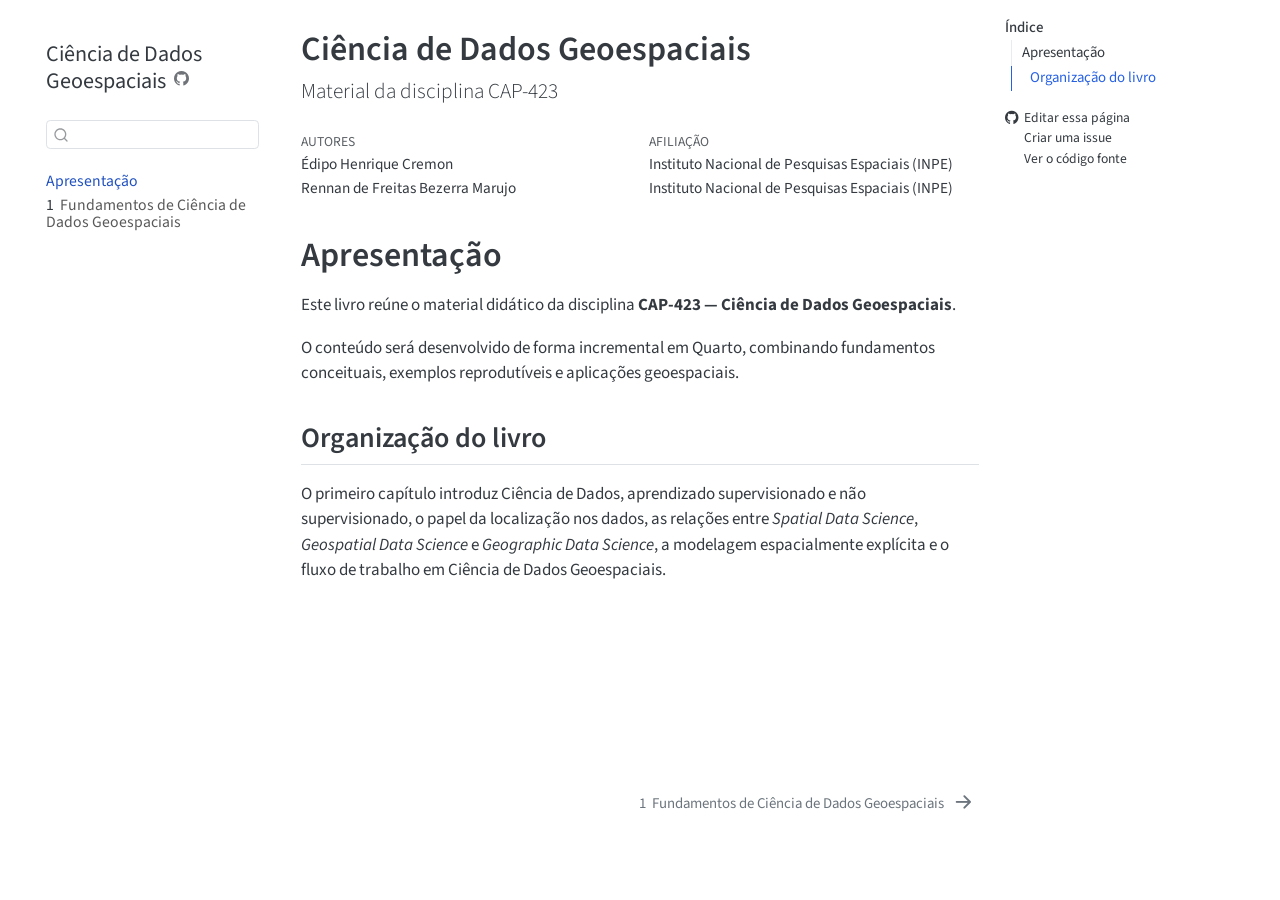
==== _book/index.html @ 5d3e02d1 "Initialize Quarto book" ====
<!DOCTYPE html>
<html xmlns="http://www.w3.org/1999/xhtml" lang="pt-BR" xml:lang="pt-BR"><head>

<meta charset="utf-8">
<meta name="generator" content="quarto-1.8.25">

<meta name="viewport" content="width=device-width, initial-scale=1.0, user-scalable=yes">

<meta name="author" content="Édipo Henrique Cremon">
<meta name="author" content="Rennan de Freitas Bezerra Marujo">

<title>Ciência de Dados Geoespaciais</title>
<style>
code{white-space: pre-wrap;}
span.smallcaps{font-variant: small-caps;}
div.columns{display: flex; gap: min(4vw, 1.5em);}
div.column{flex: auto; overflow-x: auto;}
div.hanging-indent{margin-left: 1.5em; text-indent: -1.5em;}
ul.task-list{list-style: none;}
ul.task-list li input[type="checkbox"] {
  width: 0.8em;
  margin: 0 0.8em 0.2em -1em; /* quarto-specific, see https://github.com/quarto-dev/quarto-cli/issues/4556 */ 
  vertical-align: middle;
}
</style>


<script src="site_libs/quarto-nav/quarto-nav.js"></script>
<script src="site_libs/quarto-nav/headroom.min.js"></script>
<script src="site_libs/clipboard/clipboard.min.js"></script>
<script src="site_libs/quarto-search/autocomplete.umd.js"></script>
<script src="site_libs/quarto-search/fuse.min.js"></script>
<script src="site_libs/quarto-search/quarto-search.js"></script>
<meta name="quarto:offset" content="./">
<link href="./01-fundamentos.html" rel="next">
<script src="site_libs/quarto-html/quarto.js" type="module"></script>
<script src="site_libs/quarto-html/tabsets/tabsets.js" type="module"></script>
<script src="site_libs/quarto-html/axe/axe-check.js" type="module"></script>
<script src="site_libs/quarto-html/popper.min.js"></script>
<script src="site_libs/quarto-html/tippy.umd.min.js"></script>
<script src="site_libs/quarto-html/anchor.min.js"></script>
<link href="site_libs/quarto-html/tippy.css" rel="stylesheet">
<link href="site_libs/quarto-html/quarto-syntax-highlighting-7b89279ff1a6dce999919e0e67d4d9ec.css" rel="stylesheet" id="quarto-text-highlighting-styles">
<script src="site_libs/bootstrap/bootstrap.min.js"></script>
<link href="site_libs/bootstrap/bootstrap-icons.css" rel="stylesheet">
<link href="site_libs/bootstrap/bootstrap-70a47bd5681a7291082a5b9f83d58762.min.css" rel="stylesheet" append-hash="true" id="quarto-bootstrap" data-mode="light">
<script id="quarto-search-options" type="application/json">{
  "location": "sidebar",
  "copy-button": false,
  "collapse-after": 3,
  "panel-placement": "start",
  "type": "textbox",
  "limit": 50,
  "keyboard-shortcut": [
    "f",
    "/",
    "s"
  ],
  "show-item-context": false,
  "language": {
    "search-no-results-text": "Nenhum resultado",
    "search-matching-documents-text": "documentos correspondentes",
    "search-copy-link-title": "Copiar link para a busca",
    "search-hide-matches-text": "Esconder correspondências adicionais",
    "search-more-match-text": "mais correspondência neste documento",
    "search-more-matches-text": "mais correspondências neste documento",
    "search-clear-button-title": "Limpar",
    "search-text-placeholder": "",
    "search-detached-cancel-button-title": "Cancelar",
    "search-submit-button-title": "Enviar",
    "search-label": "Procurar"
  }
}</script>


<link rel="stylesheet" href="styles.css">
</head>

<body class="nav-sidebar floating quarto-light">

<div id="quarto-search-results"></div>
  <header id="quarto-header" class="headroom fixed-top">
  <nav class="quarto-secondary-nav">
    <div class="container-fluid d-flex">
      <button type="button" class="quarto-btn-toggle btn" data-bs-toggle="collapse" role="button" data-bs-target=".quarto-sidebar-collapse-item" aria-controls="quarto-sidebar" aria-expanded="false" aria-label="Alternar barra lateral" onclick="if (window.quartoToggleHeadroom) { window.quartoToggleHeadroom(); }">
        <i class="bi bi-layout-text-sidebar-reverse"></i>
      </button>
        <nav class="quarto-page-breadcrumbs" aria-label="breadcrumb"><ol class="breadcrumb"><li class="breadcrumb-item"><a href="./index.html">Apresentação</a></li></ol></nav>
        <a class="flex-grow-1" role="navigation" data-bs-toggle="collapse" data-bs-target=".quarto-sidebar-collapse-item" aria-controls="quarto-sidebar" aria-expanded="false" aria-label="Alternar barra lateral" onclick="if (window.quartoToggleHeadroom) { window.quartoToggleHeadroom(); }">      
        </a>
      <button type="button" class="btn quarto-search-button" aria-label="Procurar" onclick="window.quartoOpenSearch();">
        <i class="bi bi-search"></i>
      </button>
    </div>
  </nav>
</header>
<!-- content -->
<div id="quarto-content" class="quarto-container page-columns page-rows-contents page-layout-article">
<!-- sidebar -->
  <nav id="quarto-sidebar" class="sidebar collapse collapse-horizontal quarto-sidebar-collapse-item sidebar-navigation floating overflow-auto">
    <div class="pt-lg-2 mt-2 text-left sidebar-header sidebar-header-stacked">
      <a href="./index.html" class="sidebar-logo-link">
      </a>
    <div class="sidebar-title mb-0 py-0">
      <a href="./">Ciência de Dados Geoespaciais</a> 
        <div class="sidebar-tools-main">
    <a href="https://github.com/CAP423/cap423-ebook" title="Código fonte" class="quarto-navigation-tool px-1" aria-label="Código fonte"><i class="bi bi-github"></i></a>
</div>
    </div>
      </div>
        <div class="mt-2 flex-shrink-0 align-items-center">
        <div class="sidebar-search">
        <div id="quarto-search" class="" title="Procurar"></div>
        </div>
        </div>
    <div class="sidebar-menu-container"> 
    <ul class="list-unstyled mt-1">
        <li class="sidebar-item">
  <div class="sidebar-item-container"> 
  <a href="./index.html" class="sidebar-item-text sidebar-link active">
 <span class="menu-text">Apresentação</span></a>
  </div>
</li>
        <li class="sidebar-item">
  <div class="sidebar-item-container"> 
  <a href="./01-fundamentos.html" class="sidebar-item-text sidebar-link">
 <span class="menu-text"><span class="chapter-number">1</span>&nbsp; <span class="chapter-title">Fundamentos de Ciência de Dados Geoespaciais</span></span></a>
  </div>
</li>
    </ul>
    </div>
</nav>
<div id="quarto-sidebar-glass" class="quarto-sidebar-collapse-item" data-bs-toggle="collapse" data-bs-target=".quarto-sidebar-collapse-item"></div>
<!-- margin-sidebar -->
    <div id="quarto-margin-sidebar" class="sidebar margin-sidebar">
        <nav id="TOC" role="doc-toc" class="toc-active">
    <h2 id="toc-title">Índice</h2>
   
  <ul>
  <li><a href="#apresentação" id="toc-apresentação" class="nav-link active" data-scroll-target="#apresentação">Apresentação</a>
  <ul class="collapse">
  <li><a href="#organização-do-livro" id="toc-organização-do-livro" class="nav-link" data-scroll-target="#organização-do-livro">Organização do livro</a></li>
  </ul></li>
  </ul>
<div class="toc-actions"><ul><li><a href="https://github.com/CAP423/cap423-ebook/edit/main/index.qmd" class="toc-action"><i class="bi bi-github"></i>Editar essa página</a></li><li><a href="https://github.com/CAP423/cap423-ebook/issues/new" class="toc-action"><i class="bi empty"></i>Criar uma issue</a></li><li><a href="https://github.com/CAP423/cap423-ebook/blob/main/index.qmd" class="toc-action"><i class="bi empty"></i>Ver o código fonte</a></li></ul></div></nav>
    </div>
<!-- main -->
<main class="content" id="quarto-document-content">

<header id="title-block-header" class="quarto-title-block default">
<div class="quarto-title">
<h1 class="title">Ciência de Dados Geoespaciais</h1>
<p class="subtitle lead">Material da disciplina CAP-423</p>
</div>


<div class="quarto-title-meta-author">
  <div class="quarto-title-meta-heading">Autores</div>
  <div class="quarto-title-meta-heading">Afiliação</div>
  
    <div class="quarto-title-meta-contents">
    <p class="author">Édipo Henrique Cremon </p>
  </div>
  <div class="quarto-title-meta-contents">
        <p class="affiliation">
            Instituto Nacional de Pesquisas Espaciais (INPE)
          </p>
      </div>
    <div class="quarto-title-meta-contents">
    <p class="author">Rennan de Freitas Bezerra Marujo </p>
  </div>
  <div class="quarto-title-meta-contents">
        <p class="affiliation">
            Instituto Nacional de Pesquisas Espaciais (INPE)
          </p>
      </div>
  </div>

<div class="quarto-title-meta">

      
  
    
  </div>
  


</header>


<section id="apresentação" class="level1 unnumbered">
<h1 class="unnumbered">Apresentação</h1>
<p>Este livro reúne o material didático da disciplina <strong>CAP-423 — Ciência de Dados Geoespaciais</strong>.</p>
<p>O conteúdo será desenvolvido de forma incremental em Quarto, combinando fundamentos conceituais, exemplos reprodutíveis e aplicações geoespaciais.</p>
<section id="organização-do-livro" class="level2 unnumbered">
<h2 class="unnumbered anchored" data-anchor-id="organização-do-livro">Organização do livro</h2>
<p>O primeiro capítulo introduz Ciência de Dados, aprendizado supervisionado e não supervisionado, o papel da localização nos dados, as relações entre <em>Spatial Data Science</em>, <em>Geospatial Data Science</em> e <em>Geographic Data Science</em>, a modelagem espacialmente explícita e o fluxo de trabalho em Ciência de Dados Geoespaciais.</p>


</section>
</section>

</main> <!-- /main -->
<script id="quarto-html-after-body" type="application/javascript">
  window.document.addEventListener("DOMContentLoaded", function (event) {
    const icon = "";
    const anchorJS = new window.AnchorJS();
    anchorJS.options = {
      placement: 'right',
      icon: icon
    };
    anchorJS.add('.anchored');
    const isCodeAnnotation = (el) => {
      for (const clz of el.classList) {
        if (clz.startsWith('code-annotation-')) {                     
          return true;
        }
      }
      return false;
    }
    const onCopySuccess = function(e) {
      // button target
      const button = e.trigger;
      // don't keep focus
      button.blur();
      // flash "checked"
      button.classList.add('code-copy-button-checked');
      var currentTitle = button.getAttribute("title");
      button.setAttribute("title", "Copiada");
      let tooltip;
      if (window.bootstrap) {
        button.setAttribute("data-bs-toggle", "tooltip");
        button.setAttribute("data-bs-placement", "left");
        button.setAttribute("data-bs-title", "Copiada");
        tooltip = new bootstrap.Tooltip(button, 
          { trigger: "manual", 
            customClass: "code-copy-button-tooltip",
            offset: [0, -8]});
        tooltip.show();    
      }
      setTimeout(function() {
        if (tooltip) {
          tooltip.hide();
          button.removeAttribute("data-bs-title");
          button.removeAttribute("data-bs-toggle");
          button.removeAttribute("data-bs-placement");
        }
        button.setAttribute("title", currentTitle);
        button.classList.remove('code-copy-button-checked');
      }, 1000);
      // clear code selection
      e.clearSelection();
    }
    const getTextToCopy = function(trigger) {
      const outerScaffold = trigger.parentElement.cloneNode(true);
      const codeEl = outerScaffold.querySelector('code');
      for (const childEl of codeEl.children) {
        if (isCodeAnnotation(childEl)) {
          childEl.remove();
        }
      }
      return codeEl.innerText;
    }
    const clipboard = new window.ClipboardJS('.code-copy-button:not([data-in-quarto-modal])', {
      text: getTextToCopy
    });
    clipboard.on('success', onCopySuccess);
    if (window.document.getElementById('quarto-embedded-source-code-modal')) {
      const clipboardModal = new window.ClipboardJS('.code-copy-button[data-in-quarto-modal]', {
        text: getTextToCopy,
        container: window.document.getElementById('quarto-embedded-source-code-modal')
      });
      clipboardModal.on('success', onCopySuccess);
    }
      var localhostRegex = new RegExp(/^(?:http|https):\/\/localhost\:?[0-9]*\//);
      var mailtoRegex = new RegExp(/^mailto:/);
        var filterRegex = new RegExp('/' + window.location.host + '/');
      var isInternal = (href) => {
          return filterRegex.test(href) || localhostRegex.test(href) || mailtoRegex.test(href);
      }
      // Inspect non-navigation links and adorn them if external
     var links = window.document.querySelectorAll('a[href]:not(.nav-link):not(.navbar-brand):not(.toc-action):not(.sidebar-link):not(.sidebar-item-toggle):not(.pagination-link):not(.no-external):not([aria-hidden]):not(.dropdown-item):not(.quarto-navigation-tool):not(.about-link)');
      for (var i=0; i<links.length; i++) {
        const link = links[i];
        if (!isInternal(link.href)) {
          // undo the damage that might have been done by quarto-nav.js in the case of
          // links that we want to consider external
          if (link.dataset.originalHref !== undefined) {
            link.href = link.dataset.originalHref;
          }
        }
      }
    function tippyHover(el, contentFn, onTriggerFn, onUntriggerFn) {
      const config = {
        allowHTML: true,
        maxWidth: 500,
        delay: 100,
        arrow: false,
        appendTo: function(el) {
            return el.parentElement;
        },
        interactive: true,
        interactiveBorder: 10,
        theme: 'quarto',
        placement: 'bottom-start',
      };
      if (contentFn) {
        config.content = contentFn;
      }
      if (onTriggerFn) {
        config.onTrigger = onTriggerFn;
      }
      if (onUntriggerFn) {
        config.onUntrigger = onUntriggerFn;
      }
      window.tippy(el, config); 
    }
    const noterefs = window.document.querySelectorAll('a[role="doc-noteref"]');
    for (var i=0; i<noterefs.length; i++) {
      const ref = noterefs[i];
      tippyHover(ref, function() {
        // use id or data attribute instead here
        let href = ref.getAttribute('data-footnote-href') || ref.getAttribute('href');
        try { href = new URL(href).hash; } catch {}
        const id = href.replace(/^#\/?/, "");
        const note = window.document.getElementById(id);
        if (note) {
          return note.innerHTML;
        } else {
          return "";
        }
      });
    }
    const xrefs = window.document.querySelectorAll('a.quarto-xref');
    const processXRef = (id, note) => {
      // Strip column container classes
      const stripColumnClz = (el) => {
        el.classList.remove("page-full", "page-columns");
        if (el.children) {
          for (const child of el.children) {
            stripColumnClz(child);
          }
        }
      }
      stripColumnClz(note)
      if (id === null || id.startsWith('sec-')) {
        // Special case sections, only their first couple elements
        const container = document.createElement("div");
        if (note.children && note.children.length > 2) {
          container.appendChild(note.children[0].cloneNode(true));
          for (let i = 1; i < note.children.length; i++) {
            const child = note.children[i];
            if (child.tagName === "P" && child.innerText === "") {
              continue;
            } else {
              container.appendChild(child.cloneNode(true));
              break;
            }
          }
          if (window.Quarto?.typesetMath) {
            window.Quarto.typesetMath(container);
          }
          return container.innerHTML
        } else {
          if (window.Quarto?.typesetMath) {
            window.Quarto.typesetMath(note);
          }
          return note.innerHTML;
        }
      } else {
        // Remove any anchor links if they are present
        const anchorLink = note.querySelector('a.anchorjs-link');
        if (anchorLink) {
          anchorLink.remove();
        }
        if (window.Quarto?.typesetMath) {
          window.Quarto.typesetMath(note);
        }
        if (note.classList.contains("callout")) {
          return note.outerHTML;
        } else {
          return note.innerHTML;
        }
      }
    }
    for (var i=0; i<xrefs.length; i++) {
      const xref = xrefs[i];
      tippyHover(xref, undefined, function(instance) {
        instance.disable();
        let url = xref.getAttribute('href');
        let hash = undefined; 
        if (url.startsWith('#')) {
          hash = url;
        } else {
          try { hash = new URL(url).hash; } catch {}
        }
        if (hash) {
          const id = hash.replace(/^#\/?/, "");
          const note = window.document.getElementById(id);
          if (note !== null) {
            try {
              const html = processXRef(id, note.cloneNode(true));
              instance.setContent(html);
            } finally {
              instance.enable();
              instance.show();
            }
          } else {
            // See if we can fetch this
            fetch(url.split('#')[0])
            .then(res => res.text())
            .then(html => {
              const parser = new DOMParser();
              const htmlDoc = parser.parseFromString(html, "text/html");
              const note = htmlDoc.getElementById(id);
              if (note !== null) {
                const html = processXRef(id, note);
                instance.setContent(html);
              } 
            }).finally(() => {
              instance.enable();
              instance.show();
            });
          }
        } else {
          // See if we can fetch a full url (with no hash to target)
          // This is a special case and we should probably do some content thinning / targeting
          fetch(url)
          .then(res => res.text())
          .then(html => {
            const parser = new DOMParser();
            const htmlDoc = parser.parseFromString(html, "text/html");
            const note = htmlDoc.querySelector('main.content');
            if (note !== null) {
              // This should only happen for chapter cross references
              // (since there is no id in the URL)
              // remove the first header
              if (note.children.length > 0 && note.children[0].tagName === "HEADER") {
                note.children[0].remove();
              }
              const html = processXRef(null, note);
              instance.setContent(html);
            } 
          }).finally(() => {
            instance.enable();
            instance.show();
          });
        }
      }, function(instance) {
      });
    }
        let selectedAnnoteEl;
        const selectorForAnnotation = ( cell, annotation) => {
          let cellAttr = 'data-code-cell="' + cell + '"';
          let lineAttr = 'data-code-annotation="' +  annotation + '"';
          const selector = 'span[' + cellAttr + '][' + lineAttr + ']';
          return selector;
        }
        const selectCodeLines = (annoteEl) => {
          const doc = window.document;
          const targetCell = annoteEl.getAttribute("data-target-cell");
          const targetAnnotation = annoteEl.getAttribute("data-target-annotation");
          const annoteSpan = window.document.querySelector(selectorForAnnotation(targetCell, targetAnnotation));
          const lines = annoteSpan.getAttribute("data-code-lines").split(",");
          const lineIds = lines.map((line) => {
            return targetCell + "-" + line;
          })
          let top = null;
          let height = null;
          let parent = null;
          if (lineIds.length > 0) {
              //compute the position of the single el (top and bottom and make a div)
              const el = window.document.getElementById(lineIds[0]);
              top = el.offsetTop;
              height = el.offsetHeight;
              parent = el.parentElement.parentElement;
            if (lineIds.length > 1) {
              const lastEl = window.document.getElementById(lineIds[lineIds.length - 1]);
              const bottom = lastEl.offsetTop + lastEl.offsetHeight;
              height = bottom - top;
            }
            if (top !== null && height !== null && parent !== null) {
              // cook up a div (if necessary) and position it 
              let div = window.document.getElementById("code-annotation-line-highlight");
              if (div === null) {
                div = window.document.createElement("div");
                div.setAttribute("id", "code-annotation-line-highlight");
                div.style.position = 'absolute';
                parent.appendChild(div);
              }
              div.style.top = top - 2 + "px";
              div.style.height = height + 4 + "px";
              div.style.left = 0;
              let gutterDiv = window.document.getElementById("code-annotation-line-highlight-gutter");
              if (gutterDiv === null) {
                gutterDiv = window.document.createElement("div");
                gutterDiv.setAttribute("id", "code-annotation-line-highlight-gutter");
                gutterDiv.style.position = 'absolute';
                const codeCell = window.document.getElementById(targetCell);
                const gutter = codeCell.querySelector('.code-annotation-gutter');
                gutter.appendChild(gutterDiv);
              }
              gutterDiv.style.top = top - 2 + "px";
              gutterDiv.style.height = height + 4 + "px";
            }
            selectedAnnoteEl = annoteEl;
          }
        };
        const unselectCodeLines = () => {
          const elementsIds = ["code-annotation-line-highlight", "code-annotation-line-highlight-gutter"];
          elementsIds.forEach((elId) => {
            const div = window.document.getElementById(elId);
            if (div) {
              div.remove();
            }
          });
          selectedAnnoteEl = undefined;
        };
          // Handle positioning of the toggle
      window.addEventListener(
        "resize",
        throttle(() => {
          elRect = undefined;
          if (selectedAnnoteEl) {
            selectCodeLines(selectedAnnoteEl);
          }
        }, 10)
      );
      function throttle(fn, ms) {
      let throttle = false;
      let timer;
        return (...args) => {
          if(!throttle) { // first call gets through
              fn.apply(this, args);
              throttle = true;
          } else { // all the others get throttled
              if(timer) clearTimeout(timer); // cancel #2
              timer = setTimeout(() => {
                fn.apply(this, args);
                timer = throttle = false;
              }, ms);
          }
        };
      }
        // Attach click handler to the DT
        const annoteDls = window.document.querySelectorAll('dt[data-target-cell]');
        for (const annoteDlNode of annoteDls) {
          annoteDlNode.addEventListener('click', (event) => {
            const clickedEl = event.target;
            if (clickedEl !== selectedAnnoteEl) {
              unselectCodeLines();
              const activeEl = window.document.querySelector('dt[data-target-cell].code-annotation-active');
              if (activeEl) {
                activeEl.classList.remove('code-annotation-active');
              }
              selectCodeLines(clickedEl);
              clickedEl.classList.add('code-annotation-active');
            } else {
              // Unselect the line
              unselectCodeLines();
              clickedEl.classList.remove('code-annotation-active');
            }
          });
        }
    const findCites = (el) => {
      const parentEl = el.parentElement;
      if (parentEl) {
        const cites = parentEl.dataset.cites;
        if (cites) {
          return {
            el,
            cites: cites.split(' ')
          };
        } else {
          return findCites(el.parentElement)
        }
      } else {
        return undefined;
      }
    };
    var bibliorefs = window.document.querySelectorAll('a[role="doc-biblioref"]');
    for (var i=0; i<bibliorefs.length; i++) {
      const ref = bibliorefs[i];
      const citeInfo = findCites(ref);
      if (citeInfo) {
        tippyHover(citeInfo.el, function() {
          var popup = window.document.createElement('div');
          citeInfo.cites.forEach(function(cite) {
            var citeDiv = window.document.createElement('div');
            citeDiv.classList.add('hanging-indent');
            citeDiv.classList.add('csl-entry');
            var biblioDiv = window.document.getElementById('ref-' + cite);
            if (biblioDiv) {
              citeDiv.innerHTML = biblioDiv.innerHTML;
            }
            popup.appendChild(citeDiv);
          });
          return popup.innerHTML;
        });
      }
    }
  });
  </script>
<nav class="page-navigation">
  <div class="nav-page nav-page-previous">
  </div>
  <div class="nav-page nav-page-next">
      <a href="./01-fundamentos.html" class="pagination-link" aria-label="Fundamentos de Ciência de Dados Geoespaciais">
        <span class="nav-page-text"><span class="chapter-number">1</span>&nbsp; <span class="chapter-title">Fundamentos de Ciência de Dados Geoespaciais</span></span> <i class="bi bi-arrow-right-short"></i>
      </a>
  </div>
</nav>
</div> <!-- /content -->




<footer class="footer"><div class="nav-footer"><div class="nav-footer-center"><div class="toc-actions d-sm-block d-md-none"><ul><li><a href="https://github.com/CAP423/cap423-ebook/edit/main/index.qmd" class="toc-action"><i class="bi bi-github"></i>Editar essa página</a></li><li><a href="https://github.com/CAP423/cap423-ebook/issues/new" class="toc-action"><i class="bi empty"></i>Criar uma issue</a></li><li><a href="https://github.com/CAP423/cap423-ebook/blob/main/index.qmd" class="toc-action"><i class="bi empty"></i>Ver o código fonte</a></li></ul></div></div></div></footer></body></html>
---- _book/site_libs/quarto-html/tippy.css ----
.tippy-box[data-animation=fade][data-state=hidden]{opacity:0}[data-tippy-root]{max-width:calc(100vw - 10px)}.tippy-box{position:relative;background-color:#333;color:#fff;border-radius:4px;font-size:14px;line-height:1.4;white-space:normal;outline:0;transition-property:transform,visibility,opacity}.tippy-box[data-placement^=top]>.tippy-arrow{bottom:0}.tippy-box[data-placement^=top]>.tippy-arrow:before{bottom:-7px;left:0;border-width:8px 8px 0;border-top-color:initial;transform-origin:center top}.tippy-box[data-placement^=bottom]>.tippy-arrow{top:0}.tippy-box[data-placement^=bottom]>.tippy-arrow:before{top:-7px;left:0;border-width:0 8px 8px;border-bottom-color:initial;transform-origin:center bottom}.tippy-box[data-placement^=left]>.tippy-arrow{right:0}.tippy-box[data-placement^=left]>.tippy-arrow:before{border-width:8px 0 8px 8px;border-left-color:initial;right:-7px;transform-origin:center left}.tippy-box[data-placement^=right]>.tippy-arrow{left:0}.tippy-box[data-placement^=right]>.tippy-arrow:before{left:-7px;border-width:8px 8px 8px 0;border-right-color:initial;transform-origin:center right}.tippy-box[data-inertia][data-state=visible]{transition-timing-function:cubic-bezier(.54,1.5,.38,1.11)}.tippy-arrow{width:16px;height:16px;color:#333}.tippy-arrow:before{content:"";position:absolute;border-color:transparent;border-style:solid}.tippy-content{position:relative;padding:5px 9px;z-index:1}
---- _book/site_libs/quarto-html/quarto-syntax-highlighting-7b89279ff1a6dce999919e0e67d4d9ec.css ----
/* quarto syntax highlight colors */
:root {
  --quarto-hl-ot-color: #003B4F;
  --quarto-hl-at-color: #657422;
  --quarto-hl-ss-color: #20794D;
  --quarto-hl-an-color: #5E5E5E;
  --quarto-hl-fu-color: #4758AB;
  --quarto-hl-st-color: #20794D;
  --quarto-hl-cf-color: #003B4F;
  --quarto-hl-op-color: #5E5E5E;
  --quarto-hl-er-color: #AD0000;
  --quarto-hl-bn-color: #AD0000;
  --quarto-hl-al-color: #AD0000;
  --quarto-hl-va-color: #111111;
  --quarto-hl-bu-color: inherit;
  --quarto-hl-ex-color: inherit;
  --quarto-hl-pp-color: #AD0000;
  --quarto-hl-in-color: #5E5E5E;
  --quarto-hl-vs-color: #20794D;
  --quarto-hl-wa-color: #5E5E5E;
  --quarto-hl-do-color: #5E5E5E;
  --quarto-hl-im-color: #00769E;
  --quarto-hl-ch-color: #20794D;
  --quarto-hl-dt-color: #AD0000;
  --quarto-hl-fl-color: #AD0000;
  --quarto-hl-co-color: #5E5E5E;
  --quarto-hl-cv-color: #5E5E5E;
  --quarto-hl-cn-color: #8f5902;
  --quarto-hl-sc-color: #5E5E5E;
  --quarto-hl-dv-color: #AD0000;
  --quarto-hl-kw-color: #003B4F;
}

/* other quarto variables */
:root {
  --quarto-font-monospace: SFMono-Regular, Menlo, Monaco, Consolas, "Liberation Mono", "Courier New", monospace;
}

/* syntax highlight based on Pandoc's rules */
pre > code.sourceCode > span {
  color: #003B4F;
}

code.sourceCode > span {
  color: #003B4F;
}

div.sourceCode,
div.sourceCode pre.sourceCode {
  color: #003B4F;
}

/* Normal */
code span {
  color: #003B4F;
}

/* Alert */
code span.al {
  color: #AD0000;
  font-style: inherit;
}

/* Annotation */
code span.an {
  color: #5E5E5E;
  font-style: inherit;
}

/* Attribute */
code span.at {
  color: #657422;
  font-style: inherit;
}

/* BaseN */
code span.bn {
  color: #AD0000;
  font-style: inherit;
}

/* BuiltIn */
code span.bu {
  font-style: inherit;
}

/* ControlFlow */
code span.cf {
  color: #003B4F;
  font-weight: bold;
  font-style: inherit;
}

/* Char */
code span.ch {
  color: #20794D;
  font-style: inherit;
}

/* Constant */
code span.cn {
  color: #8f5902;
  font-style: inherit;
}

/* Comment */
code span.co {
  color: #5E5E5E;
  font-style: inherit;
}

/* CommentVar */
code span.cv {
  color: #5E5E5E;
  font-style: italic;
}

/* Documentation */
code span.do {
  color: #5E5E5E;
  font-style: italic;
}

/* DataType */
code span.dt {
  color: #AD0000;
  font-style: inherit;
}

/* DecVal */
code span.dv {
  color: #AD0000;
  font-style: inherit;
}

/* Error */
code span.er {
  color: #AD0000;
  font-style: inherit;
}

/* Extension */
code span.ex {
  font-style: inherit;
}

/* Float */
code span.fl {
  color: #AD0000;
  font-style: inherit;
}

/* Function */
code span.fu {
  color: #4758AB;
  font-style: inherit;
}

/* Import */
code span.im {
  color: #00769E;
  font-style: inherit;
}

/* Information */
code span.in {
  color: #5E5E5E;
  font-style: inherit;
}

/* Keyword */
code span.kw {
  color: #003B4F;
  font-weight: bold;
  font-style: inherit;
}

/* Operator */
code span.op {
  color: #5E5E5E;
  font-style: inherit;
}

/* Other */
code span.ot {
  color: #003B4F;
  font-style: inherit;
}

/* Preprocessor */
code span.pp {
  color: #AD0000;
  font-style: inherit;
}

/* SpecialChar */
code span.sc {
  color: #5E5E5E;
  font-style: inherit;
}

/* SpecialString */
code span.ss {
  color: #20794D;
  font-style: inherit;
}

/* String */
code span.st {
  color: #20794D;
  font-style: inherit;
}

/* Variable */
code span.va {
  color: #111111;
  font-style: inherit;
}

/* VerbatimString */
code span.vs {
  color: #20794D;
  font-style: inherit;
}

/* Warning */
code span.wa {
  color: #5E5E5E;
  font-style: italic;
}

.prevent-inlining {
  content: "</";
}

/*# sourceMappingURL=3944bc705cfaf4c80e56f77c5205168a.css.map */
---- _book/styles.css ----
/* Customizações simples do livro CAP-423 */

.book .book-body .page-wrapper .page-inner section.normal p {
  text-align: justify;
}

.quarto-title-block .quarto-title-banner {
  padding-top: 2rem;
  padding-bottom: 2rem;
}
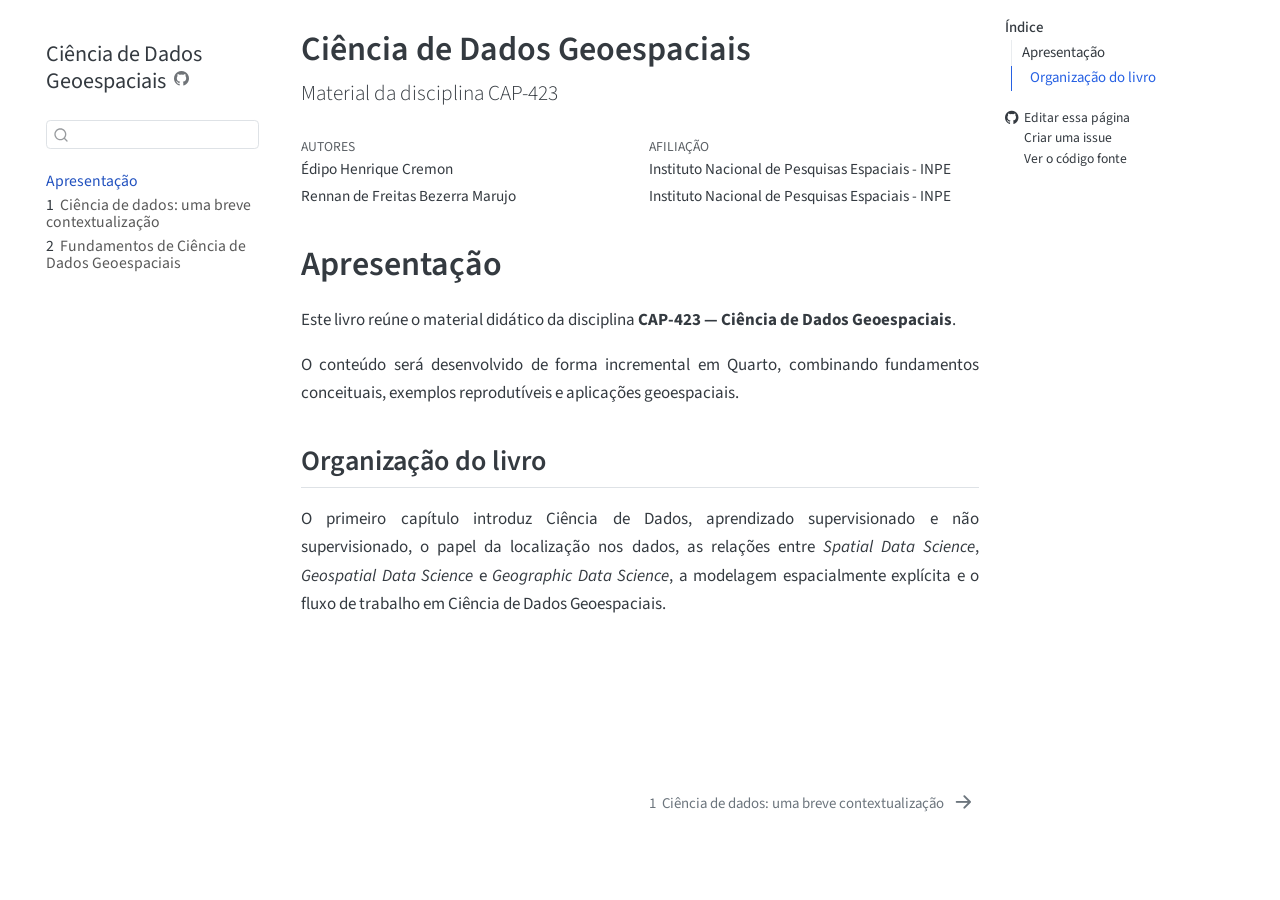
==== commit 0b7758f0: "Atualiza estrutura e conteúdo da aula" ====
--- a/_book/index.html
+++ b/_book/index.html
@@ -124,7 +124,13 @@
         <li class="sidebar-item">
   <div class="sidebar-item-container"> 
   <a href="./01-fundamentos.html" class="sidebar-item-text sidebar-link">
- <span class="menu-text"><span class="chapter-number">1</span>&nbsp; <span class="chapter-title">Fundamentos de Ciência de Dados Geoespaciais</span></span></a>
+ <span class="menu-text"><span class="chapter-number">1</span>&nbsp; <span class="chapter-title">Ciência de dados: uma breve contextualização</span></span></a>
+  </div>
+</li>
+        <li class="sidebar-item">
+  <div class="sidebar-item-container"> 
+  <a href="./02-geo-ds.html" class="sidebar-item-text sidebar-link">
+ <span class="menu-text"><span class="chapter-number">2</span>&nbsp; <span class="chapter-title">Fundamentos de Ciência de Dados Geoespaciais</span></span></a>
   </div>
 </li>
     </ul>
@@ -163,7 +169,7 @@
   </div>
   <div class="quarto-title-meta-contents">
         <p class="affiliation">
-            Instituto Nacional de Pesquisas Espaciais (INPE)
+            Instituto Nacional de Pesquisas Espaciais - INPE
           </p>
       </div>
     <div class="quarto-title-meta-contents">
@@ -171,7 +177,7 @@
   </div>
   <div class="quarto-title-meta-contents">
         <p class="affiliation">
-            Instituto Nacional de Pesquisas Espaciais (INPE)
+            Instituto Nacional de Pesquisas Espaciais - INPE
           </p>
       </div>
   </div>
@@ -605,8 +611,8 @@
   <div class="nav-page nav-page-previous">
   </div>
   <div class="nav-page nav-page-next">
-      <a href="./01-fundamentos.html" class="pagination-link" aria-label="Fundamentos de Ciência de Dados Geoespaciais">
-        <span class="nav-page-text"><span class="chapter-number">1</span>&nbsp; <span class="chapter-title">Fundamentos de Ciência de Dados Geoespaciais</span></span> <i class="bi bi-arrow-right-short"></i>
+      <a href="./01-fundamentos.html" class="pagination-link" aria-label="Ciência de dados: uma breve contextualização">
+        <span class="nav-page-text"><span class="chapter-number">1</span>&nbsp; <span class="chapter-title">Ciência de dados: uma breve contextualização</span></span> <i class="bi bi-arrow-right-short"></i>
       </a>
   </div>
 </nav>
--- a/_book/styles.css
+++ b/_book/styles.css
@@ -1,10 +1,122 @@
-/* Customizações simples do livro CAP-423 */
+/* =========================================================
+   CAP-423 — Ciência de Dados Geoespaciais
+   Customizações do Quarto Book
+   ========================================================= */
 
-.book .book-body .page-wrapper .page-inner section.normal p {
+
+/* ---------- Texto principal ---------- */
+
+#quarto-content p {
   text-align: justify;
+  hyphens: auto;
+  line-height: 1.65;
 }
+
+
+/* ---------- Área de conteúdo ---------- */
+
+main.content {
+  max-width: 950px;
+}
+
+
+/* ---------- Títulos ---------- */
+
+h1 {
+  font-weight: 600;
+  margin-bottom: 1.2rem;
+}
+
+h2 {
+  margin-top: 2.2rem;
+  margin-bottom: 1rem;
+  font-weight: 600;
+}
+
+h3 {
+  margin-top: 1.8rem;
+  font-weight: 600;
+}
+
+
+/* ---------- Bloco de título ---------- */
 
 .quarto-title-block .quarto-title-banner {
   padding-top: 2rem;
   padding-bottom: 2rem;
 }
+
+.quarto-title-block .quarto-title {
+  margin-bottom: 0.7rem;
+}
+
+
+/* ---------- Autores e afiliação ---------- */
+
+.quarto-title-meta-author {
+  font-size: 1rem;
+}
+
+.quarto-title-affiliation {
+  font-size: 0.9rem;
+  opacity: 0.85;
+}
+
+
+/* ---------- Figuras ---------- */
+
+.quarto-figure {
+  margin-top: 1.5rem;
+  margin-bottom: 1.8rem;
+}
+
+.quarto-figure figcaption {
+  font-size: 0.9rem;
+  line-height: 1.4;
+  text-align: left;
+}
+
+
+/* ---------- Tabelas ---------- */
+
+table {
+  font-size: 0.95rem;
+}
+
+.table {
+  margin-top: 1.5rem;
+  margin-bottom: 1.5rem;
+}
+
+
+/* ---------- Equações ---------- */
+
+.math.display {
+  margin-top: 1.5rem;
+  margin-bottom: 1.5rem;
+}
+
+
+/* ---------- Links ---------- */
+
+a {
+  text-decoration: none;
+}
+
+a:hover {
+  text-decoration: underline;
+}
+
+
+/* ---------- Sidebar ---------- */
+
+.sidebar-title {
+  font-weight: 600;
+}
+
+
+/* ---------- Espaçamento geral ---------- */
+
+section {
+  margin-bottom: 1.5rem;
+}
